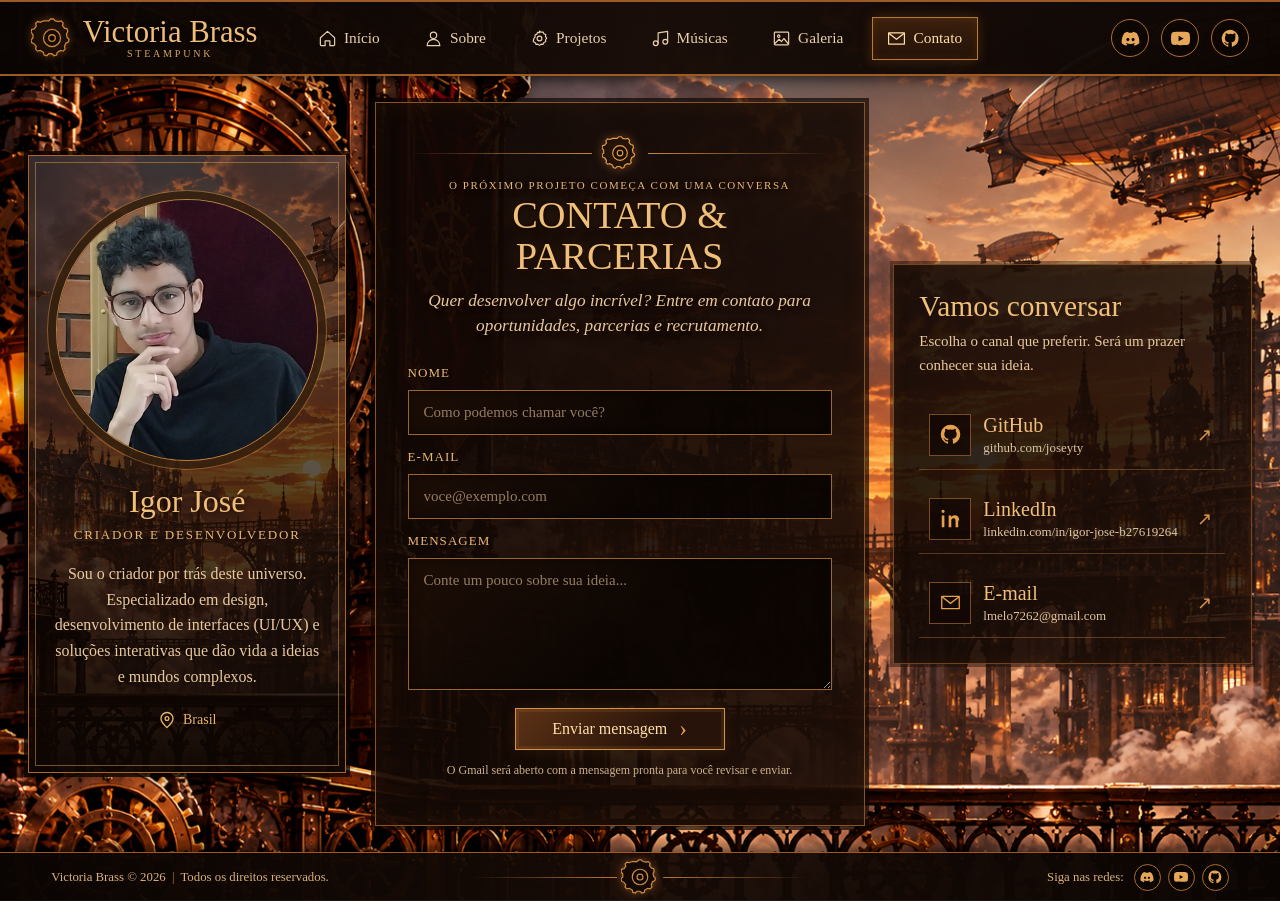
==== contato.html @ 53880a5b "javascript" ====
<!DOCTYPE html>
<html lang="pt-BR">
<head>
    <meta charset="UTF-8">
    <meta name="viewport" content="width=device-width, initial-scale=1.0">
    <meta name="theme-color" content="#100804">
    <meta name="description" content="Entre em contato com Igor José para conversar sobre parcerias, oportunidades e o universo Victoria Brass.">
    <link rel="icon" type="image/svg+xml" href="favicon.svg">
    <link rel="stylesheet" href="inicio.css">
    <link rel="stylesheet" href="contato.css">
    <title>Contato | Victoria Brass</title>
</head>
<body class="contact-page">
    <header id="inicio" class="site-header">
        <a class="brand" href="inicio.html#inicio" aria-label="Victoria Brass - início">
            <svg class="brand__mark" viewBox="0 0 64 64" aria-hidden="true">
                <path d="m27 6 3-3h4l3 3 5 1 4-1 3 3-1 4 3 4 4 1 1 4-2 4 1 5 3 3-1 4-4 2-2 5 1 4-3 3-4-1-5 3-1 4-4 1-3-3h-5l-3 3-4-1-1-4-5-3-4 1-3-3 1-4-3-4-4-2-1-4 3-3v-5l-3-4 1-4 4-1 3-4-1-4 3-3 4 1 5-2Z"/>
                <circle cx="32" cy="32" r="13"/>
                <circle cx="32" cy="32" r="5"/>
            </svg>
            <span class="brand__title">Victoria Brass</span>
            <span class="brand__subtitle">STEAMPUNK</span>
        </a>

        <nav class="main-nav" aria-label="Navegação principal">
            <a class="main-nav__link" href="inicio.html#inicio">
                <svg viewBox="0 0 24 24" aria-hidden="true"><path d="m3 11 9-8 9 8v9a1 1 0 0 1-1 1h-5v-6H9v6H4a1 1 0 0 1-1-1z"/></svg>
                <span>Início</span>
            </a>
            <a class="main-nav__link" href="sobre.html">
                <svg viewBox="0 0 24 24" aria-hidden="true"><circle cx="12" cy="8" r="4"/><path d="M4 21a8 8 0 0 1 16 0z"/></svg>
                <span>Sobre</span>
            </a>
            <a class="main-nav__link" href="projeto.html">
                <svg viewBox="0 0 24 24" aria-hidden="true"><path d="M12 2.5 14 4l2.5-.2 1 2.3 2.3 1-.2 2.5 1.5 2-1.5 2 .2 2.5-2.3 1-1 2.3-2.5-.2-2 1.5-2-1.5-2.5.2-1-2.3-2.3-1 .2-2.5L5 12l1.5-2-.2-2.5 2.3-1 1-2.3 2.4.3z"/><circle cx="12" cy="12" r="3"/></svg>
                <span>Projetos</span>
            </a>
            <a class="main-nav__link" href="musicas.html">
                <svg viewBox="0 0 24 24" aria-hidden="true"><path d="M9 18V5l12-2v13"/><circle cx="6" cy="18" r="3"/><circle cx="18" cy="16" r="3"/></svg>
                <span>Músicas</span>
            </a>
            <a class="main-nav__link" href="galeria.html">
                <svg viewBox="0 0 24 24" aria-hidden="true"><rect x="3" y="4" width="18" height="16" rx="1"/><circle cx="8.5" cy="9" r="1.5"/><path d="m4 18 5-5 3 3 3-4 5 6"/></svg>
                <span>Galeria</span>
            </a>
            <a class="main-nav__link is-active" href="contato.html" aria-current="page">
                <svg viewBox="0 0 24 24" aria-hidden="true"><path d="M2 5h20v14H2z"/><path d="m3 6 9 7 9-7"/></svg>
                <span>Contato</span>
            </a>
        </nav>

        <nav class="social-links" aria-label="Redes sociais">
            <a href="https://discord.com/" target="_blank" rel="noopener noreferrer" aria-label="Discord">
                <svg viewBox="0 0 24 24" aria-hidden="true"><path d="M19.7 5.1a19 19 0 0 0-4.7-1.5l-.6 1.2a17.5 17.5 0 0 0-4.8 0L9 3.6a19 19 0 0 0-4.7 1.5C1.3 9.5.5 13.8.9 18a19 19 0 0 0 5.8 3l1.2-2a12 12 0 0 1-1.9-.9l.5-.4a13.6 13.6 0 0 0 11 0l.5.4a12 12 0 0 1-1.9.9l1.2 2a19 19 0 0 0 5.8-3c.5-4.9-.8-9.2-3.4-12.9ZM8.7 15.4c-1.1 0-2-.9-2-2s.9-2 2-2 2 .9 2 2-.9 2-2 2Zm6.6 0c-1.1 0-2-.9-2-2s.9-2 2-2 2 .9 2 2-.9 2-2 2Z"/></svg>
            </a>
            <a href="https://www.youtube.com/" target="_blank" rel="noopener noreferrer" aria-label="YouTube">
                <svg viewBox="0 0 24 24" aria-hidden="true"><path d="M23.5 6.2a3 3 0 0 0-2.1-2.1C19.5 3.6 12 3.6 12 3.6s-7.5 0-9.4.5A3 3 0 0 0 .5 6.2 31 31 0 0 0 0 12a31 31 0 0 0 .5 5.8 3 3 0 0 0 2.1 2.1c1.9.5 9.4.5 9.4.5s7.5 0 9.4-.5a3 3 0 0 0 2.1-2.1A31 31 0 0 0 24 12a31 31 0 0 0-.5-5.8ZM9.6 15.6V8.4l6.3 3.6-6.3 3.6Z"/></svg>
            </a>
            <a href="https://github.com/joseyty" target="_blank" rel="noopener noreferrer" aria-label="GitHub">
                <svg viewBox="0 0 24 24" aria-hidden="true"><path d="M12 .9a11.1 11.1 0 0 0-3.51 21.63c.56.1.76-.24.76-.54v-2.1c-3.1.67-3.76-1.32-3.76-1.32-.5-1.28-1.23-1.62-1.23-1.62-1.01-.69.08-.68.08-.68 1.12.08 1.71 1.15 1.71 1.15 1 1.71 2.62 1.22 3.26.93.1-.72.39-1.22.71-1.5-2.48-.28-5.09-1.24-5.09-5.53 0-1.22.44-2.21 1.15-2.99-.12-.28-.5-1.42.11-2.95 0 0 .94-.3 3.05 1.14a10.6 10.6 0 0 1 5.55 0c2.11-1.44 3.04-1.14 3.04-1.14.61 1.53.23 2.67.11 2.95.72.78.11 1.77.11 2.99 0 4.3-2.61 5.25-5.1 5.52.4.35.76 1.03.76 2.08v3.07c0 .3.2.65.77.54A11.1 11.1 0 0 0 12 .9Z"/></svg>
            </a>
        </nav>
    </header>

    <main class="contact-main" aria-labelledby="contact-title">
        <section class="contact-profile" aria-label="Sobre o criador">
            <div class="contact-profile__portrait">
                <img src="img/foto criador.jpg" alt="Foto do criador do projeto, Igor José" decoding="async">
            </div>
            <h2>Igor José</h2>
            <p class="contact-profile__role">Criador e desenvolvedor</p>
            <p class="contact-profile__bio">Sou o criador por trás deste universo. Especializado em design, desenvolvimento de interfaces (UI/UX) e soluções interativas que dão vida a ideias e mundos complexos.</p>
            <span class="contact-profile__location">
                <svg viewBox="0 0 24 24" aria-hidden="true"><path d="M20 10c0 5-8 12-8 12S4 15 4 10a8 8 0 1 1 16 0Z"/><circle cx="12" cy="10" r="2.5"/></svg>
                Brasil
            </span>
        </section>

        <section class="contact-form-panel">
            <div class="contact-heading">
                <div class="contact-heading__ornament" aria-hidden="true"><span></span><svg viewBox="0 0 64 64"><path d="m27 6 3-3h4l3 3 5 1 4-1 3 3-1 4 3 4 4 1 1 4-2 4 1 5 3 3-1 4-4 2-2 5 1 4-3 3-4-1-5 3-1 4-4 1-3-3h-5l-3 3-4-1-1-4-5-3-4 1-3-3 1-4-3-4-4-2-1-4 3-3v-5l-3-4 1-4 4-1 3-4-1-4 3-3 4 1 5-2Z"/><circle cx="32" cy="32" r="13"/><circle cx="32" cy="32" r="5"/></svg><span></span></div>
                <p class="contact-eyebrow">O próximo projeto começa com uma conversa</p>
                <h1 id="contact-title">Contato &amp; parcerias</h1>
                <p class="contact-intro">Quer desenvolver algo incrível? Entre em contato para oportunidades, parcerias e recrutamento.</p>
            </div>
            <form class="contact-form" id="contact-form" action="mailto:lmelo7262@gmail.com" method="post" enctype="text/plain" aria-describedby="contact-form-status">
                <label for="contact-name">Nome</label>
                <input id="contact-name" name="name" type="text" autocomplete="name" placeholder="Como podemos chamar você?" required>

                <label for="contact-email">E-mail</label>
                <input id="contact-email" name="email" type="email" autocomplete="email" placeholder="voce@exemplo.com" required>

                <label for="contact-message">Mensagem</label>
                <textarea id="contact-message" name="message" rows="5" placeholder="Conte um pouco sobre sua ideia..." required></textarea>

                <button type="submit">Enviar mensagem <span aria-hidden="true">›</span></button>
                <p class="contact-form__status" id="contact-form-status" role="status" aria-live="polite">O Gmail será aberto com a mensagem pronta para você revisar e enviar.</p>
            </form>
        </section>

        <aside class="contact-details" aria-label="Canais de contato">
            <h2>Vamos conversar</h2>
            <p class="contact-details__intro">Escolha o canal que preferir. Será um prazer conhecer sua ideia.</p>
            <a class="contact-detail" href="https://github.com/joseyty" target="_blank" rel="noopener noreferrer">
                <span class="contact-detail__icon" aria-hidden="true"><svg viewBox="0 0 24 24"><path d="M12 .9a11.1 11.1 0 0 0-3.51 21.63c.56.1.76-.24.76-.54v-2.1c-3.1.67-3.76-1.32-3.76-1.32-.5-1.28-1.23-1.62-1.23-1.62-1.01-.69.08-.68.08-.68 1.12.08 1.71 1.15 1.71 1.15 1 1.71 2.62 1.22 3.26.93.1-.72.39-1.22.71-1.5-2.48-.28-5.09-1.24-5.09-5.53 0-1.22.44-2.21 1.15-2.99-.12-.28-.5-1.42.11-2.95 0 0 .94-.3 3.05 1.14a10.6 10.6 0 0 1 5.55 0c2.11-1.44 3.04-1.14 3.04-1.14.61 1.53.12 2.67.11 2.95.72.78 1.15 1.77 1.15 2.99 0 4.3-2.61 5.25-5.1 5.52.4.35.76 1.03.76 2.08v3.07c0 .3.2.65.77.54A11.1 11.1 0 0 0 12 .9Z"/></svg></span>
                <span><strong>GitHub</strong><small>github.com/joseyty</small></span>
                <span class="contact-detail__arrow" aria-hidden="true">↗</span>
            </a>
            <a class="contact-detail" href="https://www.linkedin.com/in/igor-jose-b27619264/" target="_blank" rel="noopener noreferrer">
                <span class="contact-detail__icon" aria-hidden="true"><svg viewBox="0 0 24 24"><path d="M5 8.5H2V22h3V8.5ZM3.5 2a1.8 1.8 0 1 0 0 3.6 1.8 1.8 0 0 0 0-3.6ZM22 14.2c0-4.1-2.2-6-5.2-6a4.5 4.5 0 0 0-4 2.2V8.5H9.9V22h3v-6.7c0-1.8.3-3.6 2.6-3.6s2.3 2.1 2.3 3.7V22h3v-7.8Z"/></svg></span>
                <span><strong>LinkedIn</strong><small>linkedin.com/in/igor-jose-b27619264</small></span>
                <span class="contact-detail__arrow" aria-hidden="true">↗</span>
            </a>
            <a class="contact-detail" href="mailto:lmelo7262@gmail.com">
                <span class="contact-detail__icon" aria-hidden="true"><svg viewBox="0 0 24 24"><path d="M2 5h20v14H2z"/><path d="m3 6 9 7 9-7"/></svg></span>
                <span><strong>E-mail</strong><small>lmelo7262@gmail.com</small></span>
                <span class="contact-detail__arrow" aria-hidden="true">↗</span>
            </a>
        </aside>
    </main>

    <footer class="site-footer">
        <p class="site-footer__copyright">Victoria Brass © 2026 <span aria-hidden="true">|</span> Todos os direitos reservados.</p>
        <div class="site-footer__ornament" aria-hidden="true"><span></span><svg viewBox="0 0 64 64"><path d="m27 6 3-3h4l3 3 5 1 4-1 3 3-1 4 3 4 4 1 1 4-2 4 1 5 3 3-1 4-4 2-2 5 1 4-3 3-4-1-5 3-1 4-4 1-3-3h-5l-3 3-4-1-1-4-5-3-4 1-3-3 1-4-3-4-4-2-1-4 3-3v-5l-3-4 1-4 4-1 3-4-1-4 3-3 4 1 5-2Z"/><circle cx="32" cy="32" r="13"/><circle cx="32" cy="32" r="5"/></svg><span></span></div>
        <div class="site-footer__social">
            <span class="site-footer__social-label">Siga nas redes:</span>
            <nav class="site-footer__links" aria-label="Redes sociais no rodapé">
                <a href="https://discord.com/" target="_blank" rel="noopener noreferrer" aria-label="Discord"><svg viewBox="0 0 24 24" aria-hidden="true"><path d="M19.7 5.1a19 19 0 0 0-4.7-1.5l-.6 1.2a17.5 17.5 0 0 0-4.8 0L9 3.6a19 19 0 0 0-4.7 1.5C1.3 9.5.5 13.8.9 18a19 19 0 0 0 5.8 3l1.2-2a12 12 0 0 1-1.9-.9l.5-.4a13.6 13.6 0 0 0 11 0l.5.4a12 12 0 0 1-1.9.9l1.2 2a19 19 0 0 0 5.8-3c.5-4.9-.8-9.2-3.4-12.9ZM8.7 15.4c-1.1 0-2-.9-2-2s.9-2 2-2 2 .9 2 2-.9 2-2 2Zm6.6 0c-1.1 0-2-.9-2-2s.9-2 2-2 2 .9 2 2-.9 2-2 2Z"/></svg></a>
                <a href="https://www.youtube.com/" target="_blank" rel="noopener noreferrer" aria-label="YouTube"><svg viewBox="0 0 24 24" aria-hidden="true"><path d="M23.5 6.2a3 3 0 0 0-2.1-2.1C19.5 3.6 12 3.6 12 3.6s-7.5 0-9.4.5A3 3 0 0 0 .5 6.2 31 31 0 0 0 0 12a31 31 0 0 0 .5 5.8 3 3 0 0 0 2.1 2.1c1.9.5 9.4.5 9.4.5s7.5 0 9.4-.5a3 3 0 0 0 2.1-2.1A31 31 0 0 0 24 12a31 31 0 0 0-.5-5.8ZM9.6 15.6V8.4l6.3 3.6-6.3 3.6Z"/></svg></a>
                <a href="https://github.com/joseyty" target="_blank" rel="noopener noreferrer" aria-label="GitHub"><svg viewBox="0 0 24 24" aria-hidden="true"><path d="M12 .9a11.1 11.1 0 0 0-3.51 21.63c.56.1.76-.24.76-.54v-2.1c-3.1.67-3.76-1.32-3.76-1.32-.5-1.28-1.23-1.62-1.23-1.62-1.01-.69.08-.68.08-.68 1.12.08 1.71 1.15 1.71 1.15 1 1.71 2.62 1.22 3.26.93.1-.72.39-1.22.71-1.5-2.48-.28-5.09-1.24-5.09-5.53 0-1.22.44-2.21 1.15-2.99-.12-.28-.5-1.42.11-2.95 0 0 .94-.3 3.05 1.14a10.6 10.6 0 0 1 5.55 0c2.11-1.44 3.04-1.14 3.04-1.14.61 1.53.11 2.67.11 2.95.72.78.76 1.77.76 2.99 0 4.3-2.61 5.25-5.1 5.52.4.35.76 1.03.76 2.08v3.07c0 .3.2.65.77.54A11.1 11.1 0 0 0 12 .9Z"/></svg></a>
            </nav>
        </div>
    </footer>
    <script src="contato.js" defer></script>
</body>
</html>
---- inicio.css ----
@view-transition{
    navigation: auto;
}

::view-transition-old(root){
    animation: site-page-out 160ms ease-in both;
}

::view-transition-new(root){
    animation: site-page-in 240ms ease-out both;
}

@keyframes site-page-out{
    to{
        opacity: 0;
        transform: translateY(-6px);
    }
}

@keyframes site-page-in{
    from{
        opacity: 0;
        transform: translateY(8px);
    }
    to{
        opacity: 1;
        transform: translateY(0);
    }
}

@media (prefers-reduced-motion: reduce){
    ::view-transition-old(root),
    ::view-transition-new(root){
        animation: none;
    }
}

html{
    scrollbar-width: none;
}

html::-webkit-scrollbar{
    display: none;
}

body{
    margin: 0;
    min-height: 100vh;
    background-image: url("img/backgroundpunk.png");
    background-repeat: no-repeat;
    background-size: cover;
    background-attachment: fixed;
    overflow-x: hidden;
}

header{
    position: relative;
    z-index: 3;
    display: grid;
    grid-template-columns: minmax(205px, 1fr) auto minmax(145px, 1fr);
    align-items: center;
    box-sizing: border-box;
    height: 76px;
    min-height: 76px;
    padding: 7px clamp(16px, 2.4vw, 36px);
    border-top: 2px solid #9c5b25;
    border-bottom: 2px solid #9c5b25;
    background:
        linear-gradient(90deg, rgba(10, 5, 3, 0.97), rgba(22, 11, 6, 0.96) 50%, rgba(10, 5, 3, 0.97));
    box-shadow: 0 3px 14px rgba(0, 0, 0, 0.7);
}

.brand{
    display: grid;
    grid-template-columns: 42px auto;
    grid-template-rows: auto auto;
    align-items: center;
    justify-self: start;
    column-gap: 10px;
    color: #eab46e;
    text-decoration: none;
}

.brand__mark{
    grid-row: 1 / 3;
    width: 42px;
    height: 42px;
    fill: rgba(17, 8, 4, 0.75);
    stroke: #c98239;
    stroke-width: 2;
    filter: drop-shadow(0 0 4px rgba(207, 123, 48, 0.45));
}

.brand__title{
    align-self: end;
    color: #efbd79;
    font-family: Georgia, "Times New Roman", serif;
    font-size: clamp(22px, 2.4vw, 32px);
    line-height: 1;
    text-shadow: 0 1px 5px #000;
}

.brand__subtitle{
    align-self: start;
    justify-self: center;
    color: #d7a665;
    font-family: Georgia, "Times New Roman", serif;
    font-size: 10px;
    letter-spacing: 0.28em;
}

.main-nav{
    display: flex;
    align-items: center;
    justify-content: center;
    gap: clamp(4px, 1vw, 16px);
}

.main-nav__link{
    display: inline-flex;
    align-items: center;
    gap: 7px;
    padding: 11px clamp(8px, 1.15vw, 16px);
    color: #e7d0ac;
    border: 1px solid transparent;
    font-family: Georgia, "Times New Roman", serif;
    font-size: clamp(14px, 1.2vw, 18px);
    text-decoration: none;
    white-space: nowrap;
    transition: color 0.2s ease, border-color 0.2s ease, background 0.2s ease, box-shadow 0.2s ease;
}

.main-nav__link svg{
    width: 19px;
    height: 19px;
    flex: 0 0 auto;
    fill: none;
    stroke: currentColor;
    stroke-linecap: round;
    stroke-linejoin: round;
    stroke-width: 1.5;
}

.main-nav__link:hover,
.main-nav__link:focus-visible,
.main-nav__link.is-active{
    color: #ffe0aa;
    border-color: #b87936;
    background: linear-gradient(180deg, rgba(133, 71, 25, 0.34), rgba(59, 28, 12, 0.4));
    box-shadow: 0 0 12px rgba(208, 125, 45, 0.25), inset 0 0 10px rgba(208, 125, 45, 0.12);
}

.social-links{
    display: flex;
    align-items: center;
    justify-self: end;
    gap: 12px;
}

.social-links a{
    display: grid;
    width: 36px;
    height: 36px;
    place-items: center;
    color: #e6a759;
    border: 1px solid #ad6d30;
    border-radius: 50%;
    background: rgba(10, 5, 3, 0.55);
    transition: color 0.2s ease, transform 0.2s ease, box-shadow 0.2s ease;
}

.social-links a:hover{
    color: #ffe0aa;
    box-shadow: 0 0 10px rgba(225, 146, 59, 0.5);
    transform: translateY(-2px);
}

.social-links svg{
    width: 19px;
    height: 19px;
    fill: currentColor;
}

.vic{
    position: fixed;
    z-index: 0;
    left: 0;
    bottom: 0;
    width: min(60vw, 780px);
    height: calc(100vh - 76px);
    overflow: hidden;
    pointer-events: none;
}

.Victoria{
    position: absolute;
    left: 0;
    top: 0;
    width: auto;
    height: 145%;
    max-width: none;
    object-fit: contain;
    object-position: bottom left;
    mix-blend-mode: screen;
}

.hero-copy{
    position: fixed;
    z-index: 1;
    top: clamp(125px, 17vh, 175px);
    right: clamp(32px, 6vw, 90px);
    display: flex;
    width: min(44vw, 570px);
    flex-direction: column;
    align-items: center;
    color: #f3d09d;
    text-align: center;
    text-shadow: 0 2px 6px #160903;
}

.hero-copy__ornament{
    display: flex;
    width: 80%;
    align-items: center;
    justify-content: center;
    gap: 8px;
    margin-bottom: -2px;
    color: #e6a14e;
}

.hero-copy__ornament span{
    height: 1px;
    flex: 1;
    background: linear-gradient(90deg, transparent, #ce863d);
}

.hero-copy__ornament span:last-child{
    transform: scaleX(-1);
}

.hero-copy__ornament svg{
    width: clamp(42px, 5vw, 68px);
    height: clamp(42px, 5vw, 68px);
    fill: rgba(26, 12, 6, 0.8);
    stroke: currentColor;
    stroke-width: 2;
    filter: drop-shadow(0 0 5px rgba(223, 145, 63, 0.6));
}

.hero-copy h1{
    margin: -4px 0 0;
    color: #f0bf7a;
    font-family: Georgia, "Times New Roman", serif;
    font-size: clamp(48px, 6vw, 82px);
    font-weight: 400;
    letter-spacing: -0.045em;
    line-height: 0.98;
    text-shadow: 0 3px 4px #160903, 0 0 18px rgba(231, 154, 68, 0.25);
}

.hero-copy__subtitle{
    margin: 4px 0 12px;
    color: #e5b878;
    font-family: Georgia, "Times New Roman", serif;
    font-size: clamp(13px, 1.5vw, 19px);
    letter-spacing: 0.42em;
    text-indent: 0.42em;
}

.hero-copy__tagline{
    margin: 0 0 18px;
    color: #f4d4a2;
    font-family: Georgia, "Times New Roman", serif;
    font-size: clamp(17px, 2vw, 27px);
    font-style: italic;
    line-height: 1.25;
}

.hero-copy__welcome{
    width: min(100%, 430px);
    box-sizing: border-box;
    padding: 14px 18px;
    border: 1px solid #bd7834;
    background: linear-gradient(110deg, rgba(20, 10, 5, 0.94), rgba(31, 16, 8, 0.9));
    box-shadow: 0 0 0 4px rgba(11, 6, 3, 0.72), inset 0 0 16px rgba(192, 116, 46, 0.1);
    font-family: Georgia, "Times New Roman", serif;
    font-size: clamp(14px, 1.3vw, 17px);
    line-height: 1.45;
}

.hero-copy__welcome p{
    margin: 0;
}

.hero-copy__button{
    display: inline-flex;
    min-width: 190px;
    align-items: center;
    justify-content: center;
    gap: 10px;
    box-sizing: border-box;
    margin-top: 20px;
    padding: 10px 24px;
    color: #ffe0ad;
    border: 1px solid #d18a3d;
    background: linear-gradient(180deg, rgba(44, 21, 8, 0.98), rgba(18, 8, 3, 0.98));
    box-shadow: 0 0 0 4px rgba(11, 6, 3, 0.74), 0 0 14px rgba(207, 123, 48, 0.28);
    font-family: Georgia, "Times New Roman", serif;
    font-size: 17px;
    text-decoration: none;
    transition: color 0.2s ease, border-color 0.2s ease, box-shadow 0.2s ease, transform 0.2s ease;
}

.hero-copy__button span{
    color: #e7a24e;
    font-size: 24px;
    line-height: 14px;
}

.hero-copy__button:hover,
.hero-copy__button:focus-visible{
    color: #fff3da;
    border-color: #f0b565;
    box-shadow: 0 0 0 4px rgba(11, 6, 3, 0.74), 0 0 20px rgba(231, 154, 68, 0.55);
    transform: translateY(-2px);
}

.hero-copy__button:focus-visible{
    outline: 2px solid #f0b565;
    outline-offset: 6px;
}

.feature-cards{
    position: fixed;
    z-index: 2;
    right: clamp(20px, 4vw, 56px);
    bottom: 72px;
    left: clamp(20px, 4vw, 56px);
    display: grid;
    grid-template-columns: repeat(3, minmax(0, 1fr));
    gap: 18px;
}

.site-footer{
    position: fixed;
    z-index: 3;
    right: 0;
    bottom: 0;
    left: 0;
    display: grid;
    grid-template-columns: minmax(0, 1fr) minmax(150px, 0.8fr) minmax(0, 1fr);
    align-items: center;
    box-sizing: border-box;
    min-height: 48px;
    padding: 5px clamp(16px, 4vw, 56px);
    color: #d7b17b;
    border-top: 1px solid #9c5b25;
    background: linear-gradient(90deg, rgba(10, 5, 3, 0.97), rgba(22, 11, 6, 0.94) 50%, rgba(10, 5, 3, 0.97));
    box-shadow: 0 -3px 14px rgba(0, 0, 0, 0.65);
    font-family: Georgia, "Times New Roman", serif;
}

.site-footer__copyright{
    margin: 0;
    font-size: clamp(10px, 1vw, 13px);
    white-space: nowrap;
}

.site-footer__copyright span{
    padding: 0 3px;
    color: #a8733c;
}

.site-footer__ornament{
    display: flex;
    align-items: center;
    justify-content: center;
    color: #d08b41;
}

.site-footer__ornament span{
    height: 1px;
    flex: 1;
    background: linear-gradient(90deg, transparent, #b97835);
}

.site-footer__ornament span:last-child{
    transform: scaleX(-1);
}

.site-footer__ornament svg{
    width: 38px;
    height: 38px;
    flex: 0 0 auto;
    margin: 0 4px;
    fill: rgba(17, 8, 4, 0.95);
    stroke: currentColor;
    stroke-width: 2;
    filter: drop-shadow(0 0 4px rgba(207, 123, 48, 0.5));
}

.site-footer__social{
    display: flex;
    align-items: center;
    justify-self: end;
    gap: 10px;
}

.site-footer__social-label{
    font-size: clamp(10px, 1vw, 13px);
    white-space: nowrap;
}

.site-footer__links{
    display: flex;
    align-items: center;
    gap: 7px;
}

.site-footer__links a{
    display: grid;
    width: 25px;
    height: 25px;
    place-items: center;
    color: #e6a759;
    border: 1px solid #ad6d30;
    border-radius: 50%;
    background: rgba(10, 5, 3, 0.7);
    transition: color 0.2s ease, box-shadow 0.2s ease, transform 0.2s ease;
}

.site-footer__links a:hover{
    color: #ffe0aa;
    box-shadow: 0 0 9px rgba(225, 146, 59, 0.5);
    transform: translateY(-2px);
}

.site-footer__links svg{
    width: 14px;
    height: 14px;
    fill: currentColor;
}

.site-footer__links a:focus-visible{
    outline: 2px solid #f0b565;
    outline-offset: 3px;
}

.feature-card{
    position: relative;
    display: flex;
    min-width: 0;
    min-height: 150px;
    overflow: visible;
    color: #f2d5a5;
    border: 1px solid #b8732c;
    background: linear-gradient(110deg, rgba(17, 9, 6, 0.96), rgba(24, 13, 8, 0.9));
    box-shadow: 0 0 0 3px rgba(9, 5, 3, 0.8), 0 0 16px rgba(0, 0, 0, 0.55);
    transition: border-color 0.2s ease, transform 0.2s ease;
}

.feature-card::before{
    position: absolute;
    z-index: 1;
    inset: 4px;
    border: 1px solid rgba(203, 140, 66, 0.48);
    content: "";
    pointer-events: none;
}

.feature-card:hover{
    border-color: #e2a04e;
    transform: translateY(-3px);
}

.feature-card__art{
    position: relative;
    display: grid;
    flex: 0 0 36%;
    min-height: 148px;
    place-items: center;
    overflow: hidden;
    color: #e4a04a;
    background-image: linear-gradient(rgba(18, 9, 4, 0.28), rgba(18, 9, 4, 0.58)), url("img/backgroundpunk.png");
    background-size: cover;
}

.feature-card__art--about{
    background-position: 8% center;
}

.feature-card__art--projects{
    background-position: 50% center;
}

.feature-card__art--contact{
    background-position: 92% center;
}

.feature-card__art svg{
    width: 54px;
    height: 54px;
    fill: rgba(15, 8, 5, 0.6);
    stroke: currentColor;
    stroke-linecap: round;
    stroke-linejoin: round;
    stroke-width: 2;
    filter: drop-shadow(0 2px 3px #160a03);
}

.feature-card__body{
    display: flex;
    flex: 1;
    flex-direction: column;
    align-items: flex-start;
    min-width: 0;
    padding: 14px 14px 12px;
}

.feature-card h2{
    margin: 0 0 8px;
    color: #f0b565;
    font-family: Georgia, "Times New Roman", serif;
    font-size: clamp(18px, 1.65vw, 24px);
    font-weight: 400;
}

.feature-card__body > p{
    margin: 0 0 10px;
    color: #e8d5bc;
    font-family: Georgia, "Times New Roman", serif;
    font-size: clamp(12px, 1.05vw, 15px);
    line-height: 1.4;
}

.feature-card__details{
    margin-top: auto;
}

.feature-card__contact-link{
    display: inline-flex;
    align-items: center;
    gap: 8px;
    margin-top: auto;
    padding: 5px 10px;
    color: #f4d5a5;
    border: 1px solid #b8732c;
    background: rgba(18, 9, 5, 0.86);
    font-family: Georgia, "Times New Roman", serif;
    font-size: 13px;
    text-decoration: none;
}

.feature-card__contact-link span{
    color: #e7a24e;
    font-size: 20px;
    line-height: 12px;
}

.feature-card__contact-link:hover,
.feature-card__contact-link:focus-visible{
    color: #fff0d6;
    border-color: #e2a04e;
}

.feature-card__details summary{
    display: inline-flex;
    align-items: center;
    gap: 8px;
    padding: 5px 10px;
    color: #f4d5a5;
    border: 1px solid #b8732c;
    background: rgba(18, 9, 5, 0.86);
    cursor: pointer;
    font-family: Georgia, "Times New Roman", serif;
    font-size: 13px;
    list-style: none;
}

.feature-card__details summary::-webkit-details-marker{
    display: none;
}

.feature-card__details summary span{
    color: #e7a24e;
    font-size: 20px;
    line-height: 12px;
    transition: transform 0.2s ease;
}

.feature-card__details[open] summary span{
    transform: rotate(90deg);
}

.feature-card__details summary:hover,
.feature-card__details summary:focus-visible{
    color: #fff0d6;
    border-color: #e2a04e;
}

.feature-card__details summary:focus-visible,
.social-links a:focus-visible,
.brand:focus-visible{
    outline: 2px solid #f0b565;
    outline-offset: 4px;
}

.feature-card__extra{
    position: absolute;
    right: 8px;
    bottom: calc(100% + 10px);
    left: 8px;
    z-index: 2;
    margin: 0;
    padding: 14px;
    color: #f2d5a5;
    border: 1px solid #b8732c;
    background: rgba(17, 9, 6, 0.97);
    box-shadow: 0 4px 14px rgba(0, 0, 0, 0.65);
    font-family: Georgia, "Times New Roman", serif;
    font-size: 14px;
    line-height: 1.5;
}

@media (max-width: 900px){
    header{
        grid-template-areas:
            "brand socials"
            "nav nav";
        grid-template-columns: minmax(0, 1fr) auto;
        gap: 4px 12px;
        height: auto;
        min-height: 106px;
        padding: 6px clamp(16px, 2.4vw, 36px) 8px;
    }

    .brand{
        grid-area: brand;
    }

    .main-nav{
        grid-area: nav;
        justify-self: center;
    }

    .social-links{
        grid-area: socials;
    }

    .vic{
        height: calc(100vh - 106px);
    }

    .hero-copy{
        top: 135px;
        right: 4vw;
        width: min(48vw, 500px);
    }

    .hero-copy h1{
        font-size: clamp(42px, 5.2vw, 62px);
    }
}

@media (max-width: 600px){
    header{
        grid-template-areas:
            "brand socials"
            "nav nav";
        grid-template-columns: minmax(0, 1fr) auto;
        gap: 8px 10px;
        padding: 8px 12px 10px;
    }

    .brand{
        grid-area: brand;
        grid-template-columns: 32px auto;
        column-gap: 7px;
    }

    .brand__mark{
        width: 32px;
        height: 32px;
    }

    .brand__title{
        font-size: 22px;
    }

    .brand__subtitle{
        font-size: 8px;
    }

    .main-nav{
        grid-area: nav;
        flex-wrap: wrap;
        justify-content: center;
        justify-self: stretch;
        min-width: 0;
        overflow: visible;
        gap: 2px;
    }

    .main-nav__link{
        gap: 5px;
        padding: 8px 9px;
        font-size: 13px;
    }

    .main-nav__link svg{
        width: 16px;
        height: 16px;
    }

    .social-links{
        grid-area: socials;
        gap: 7px;
    }

    .social-links a{
        width: 30px;
        height: 30px;
    }

    .social-links svg{
        width: 16px;
        height: 16px;
    }

    .vic{
        width: min(100vw, 520px);
    }

    .Victoria{
        top: auto;
        bottom: 0;
        width: 100%;
        height: auto;
    }

    .hero-copy{
        position: relative;
        top: auto;
        right: auto;
        width: min(62%, 340px);
        margin: 28px 16px 0 auto;
        padding: 12px 10px;
        border: 1px solid rgba(177, 108, 48, 0.72);
        background: linear-gradient(115deg, rgba(16, 8, 5, 0.8), rgba(18, 9, 5, 0.68));
        box-shadow: 0 0 0 3px rgba(9, 5, 3, 0.58);
    }

    .hero-copy__ornament{
        width: 95%;
    }

    .hero-copy__ornament svg{
        width: 38px;
        height: 38px;
    }

    .hero-copy h1{
        margin-top: -3px;
        font-size: clamp(30px, 8.8vw, 43px);
    }

    .hero-copy__subtitle{
        margin: 4px 0 8px;
        font-size: 11px;
        letter-spacing: 0.3em;
    }

    .hero-copy__tagline{
        margin-bottom: 12px;
        font-size: clamp(14px, 4vw, 18px);
    }

    .hero-copy__welcome{
        padding: 10px 8px;
        font-size: 12px;
    }

    .hero-copy__button{
        min-width: 0;
        margin-top: 14px;
        padding: 8px 14px;
        font-size: 14px;
    }

    .feature-cards{
        position: relative;
        right: auto;
        bottom: auto;
        left: auto;
        grid-template-columns: minmax(0, 1fr);
        gap: 16px;
        margin: 32px 16px 24px;
    }

    .site-footer{
        position: relative;
        right: auto;
        bottom: auto;
        left: auto;
        grid-template-columns: minmax(0, 1fr);
        justify-items: center;
        gap: 8px;
        min-height: 46px;
        padding: 12px 10px;
        text-align: center;
    }

    .site-footer__copyright{
        white-space: normal;
    }

    .site-footer__ornament{
        display: none;
    }

    .site-footer__social{
        justify-self: center;
        gap: 6px;
    }

    .site-footer__links{
        gap: 4px;
    }

    .site-footer__links a{
        width: 23px;
        height: 23px;
    }

    .feature-card{
        min-height: 142px;
    }

    .feature-card__art{
        min-height: 140px;
    }

    .feature-card h2{
        font-size: 21px;
    }

    .feature-card__body > p{
        font-size: 14px;
    }

    .feature-card__extra{
        position: static;
        margin-top: 8px;
    }

}

@media (max-width: 360px){
    .brand__title{
        font-size: 18px;
    }

    .brand__subtitle{
        font-size: 7px;
    }

    .hero-copy{
        width: min(66%, 300px);
        margin-right: 10px;
        margin-left: auto;
    }
}
---- contato.css ----
body.contact-page{
    display: flex;
    min-height: 100vh;
    flex-direction: column;
}

.contact-main{
    display: grid;
    width: min(1540px, calc(100% - 56px));
    flex: 1;
    grid-template-columns: minmax(230px, 0.78fr) minmax(390px, 1.2fr) minmax(260px, 0.88fr);
    align-items: center;
    gap: clamp(18px, 2.2vw, 34px);
    box-sizing: border-box;
    margin: 0 auto;
    padding: 26px 0;
    animation: site-page-in 380ms ease-out both;
}

.contact-profile,
.contact-form-panel,
.contact-details{
    min-width: 0;
}

.contact-profile{
    position: relative;
    display: flex;
    min-height: 560px;
    flex-direction: column;
    align-items: center;
    justify-content: center;
    overflow: hidden;
    padding: 28px 22px;
    border: 1px solid #a9652a;
    background:
        linear-gradient(180deg, rgba(16, 8, 4, 0.38), rgba(13, 6, 3, 0.96)),
        url("img/backgroundpunk.png") center / cover;
    box-shadow: 0 0 0 4px rgba(9, 5, 3, 0.76), 0 0 22px rgba(0, 0, 0, 0.56);
    color: #e8c99e;
    text-align: center;
}

.contact-profile::before{
    position: absolute;
    inset: 6px;
    border: 1px solid rgba(220, 153, 77, 0.5);
    content: "";
    pointer-events: none;
}

.contact-profile__portrait{
    position: relative;
    width: min(100%, 260px);
    aspect-ratio: 1;
    margin-bottom: 22px;
    overflow: hidden;
    border: 1px solid rgba(215, 148, 69, 0.8);
    border-radius: 50%;
    box-shadow: 0 0 0 8px rgba(21, 10, 5, 0.72), 0 0 0 9px rgba(201, 132, 59, 0.52), 0 0 28px rgba(221, 143, 59, 0.2);
}

.contact-profile__portrait img{
    display: block;
    width: 100%;
    height: 100%;
    object-fit: cover;
    object-position: center 28%;
}

.contact-profile h2{
    margin: 0;
    color: #f0bf7a;
    font: 400 clamp(26px, 2.5vw, 36px) Georgia, "Times New Roman", serif;
    text-shadow: 0 2px 6px #160903;
}

.contact-profile__role{
    margin: 7px 0 18px;
    color: #e5b878;
    font: 13px Georgia, "Times New Roman", serif;
    letter-spacing: 0.14em;
    text-transform: uppercase;
}

.contact-profile__bio{
    max-width: 34ch;
    margin: 0;
    font: 16px/1.6 Georgia, "Times New Roman", serif;
}

.contact-profile__location{
    display: inline-flex;
    align-items: center;
    gap: 7px;
    margin-top: 22px;
    color: #e9b468;
    font: 14px Georgia, "Times New Roman", serif;
}

.contact-profile__location svg{
    width: 18px;
    height: 18px;
    fill: none;
    stroke: currentColor;
    stroke-linecap: round;
    stroke-linejoin: round;
    stroke-width: 1.8;
}

.contact-form-panel{
    padding: clamp(20px, 2.5vw, 38px);
    border: 1px solid rgba(169, 101, 42, 0.8);
    background: linear-gradient(110deg, rgba(15, 7, 4, 0.94), rgba(25, 12, 6, 0.9));
    box-shadow: 0 0 0 4px rgba(11, 6, 3, 0.68), inset 0 0 24px rgba(192, 116, 46, 0.08);
}

.contact-heading{
    color: #f3d09d;
    text-align: center;
    text-shadow: 0 2px 6px #160903;
}

.contact-heading__ornament{
    display: flex;
    align-items: center;
    justify-content: center;
    gap: 10px;
    color: #e6a14e;
}

.contact-heading__ornament span{
    height: 1px;
    flex: 1;
    background: linear-gradient(90deg, transparent, #ce863d);
}

.contact-heading__ornament span:last-child{
    transform: scaleX(-1);
}

.contact-heading__ornament svg{
    width: 36px;
    height: 36px;
    flex: 0 0 auto;
    fill: rgba(26, 12, 6, 0.8);
    stroke: currentColor;
    stroke-width: 2;
    filter: drop-shadow(0 0 5px rgba(223, 145, 63, 0.45));
}

.contact-eyebrow{
    margin: 8px 0 4px;
    color: #e5b878;
    font: 11px Georgia, "Times New Roman", serif;
    letter-spacing: 0.14em;
    text-transform: uppercase;
}

.contact-heading h1{
    margin: 0;
    color: #f0bf7a;
    font: 400 clamp(30px, 3vw, 46px)/1.08 Georgia, "Times New Roman", serif;
    text-transform: uppercase;
    text-shadow: 0 3px 4px #160903, 0 0 18px rgba(231, 154, 68, 0.22);
}

.contact-intro{
    margin: 10px 0 22px;
    color: #e8c99e;
    font: italic clamp(15px, 1.35vw, 18px)/1.45 Georgia, "Times New Roman", serif;
}

.contact-form{
    display: flex;
    flex-direction: column;
    gap: 9px;
}

.contact-form label{
    margin-top: 5px;
    color: #e7b874;
    font: 13px Georgia, "Times New Roman", serif;
    letter-spacing: 0.08em;
    text-transform: uppercase;
}

.contact-form input,
.contact-form textarea{
    width: 100%;
    box-sizing: border-box;
    padding: 13px 15px;
    border: 1px solid rgba(201, 132, 59, 0.75);
    border-radius: 0;
    color: #f2dfc4;
    background:
        linear-gradient(135deg, rgba(67, 33, 14, 0.3), transparent 55%),
        rgba(10, 5, 3, 0.9);
    box-shadow: inset 0 0 12px rgba(0, 0, 0, 0.48);
    font: 15px Georgia, "Times New Roman", serif;
}

.contact-form input::placeholder,
.contact-form textarea::placeholder{
    color: rgba(224, 193, 157, 0.62);
}

.contact-form textarea{
    min-height: 132px;
    resize: vertical;
}

.contact-form input:focus,
.contact-form textarea:focus{
    outline: 2px solid rgba(230, 161, 78, 0.72);
    outline-offset: 2px;
}

.contact-form button{
    align-self: center;
    display: inline-flex;
    min-width: 210px;
    align-items: center;
    justify-content: center;
    gap: 12px;
    margin-top: 9px;
    padding: 11px 22px;
    border: 1px solid #d39245;
    color: #ffdfa9;
    background: linear-gradient(135deg, #5d3216, #271309 70%);
    box-shadow: inset 0 0 0 3px rgba(211, 146, 69, 0.12), 0 0 13px rgba(211, 146, 69, 0.13);
    cursor: pointer;
    font: 16px Georgia, "Times New Roman", serif;
    transition: border-color 0.18s ease, box-shadow 0.18s ease, transform 0.18s ease;
}

.contact-form button span{
    color: #e7a24e;
    font-size: 23px;
    line-height: 14px;
}

.contact-form button:hover{
    transform: translateY(-1px);
    border-color: #f0bf7a;
    box-shadow: inset 0 0 0 3px rgba(211, 146, 69, 0.18), 0 0 18px rgba(211, 146, 69, 0.25);
}

.contact-form button:focus-visible,
.contact-detail:focus-visible{
    outline: 2px solid #f0bf7a;
    outline-offset: 4px;
}

.contact-form__status{
    min-height: 2.6em;
    margin: 3px 0 0;
    color: #cbb18e;
    font: 12px/1.4 Georgia, "Times New Roman", serif;
    text-align: center;
}

.contact-details{
    padding: clamp(18px, 2vw, 28px);
    border: 1px solid rgba(169, 101, 42, 0.62);
    background: linear-gradient(110deg, rgba(15, 7, 4, 0.9), rgba(25, 12, 6, 0.82));
    box-shadow: inset 0 0 18px rgba(192, 116, 46, 0.08), 0 0 0 3px rgba(11, 6, 3, 0.4);
    color: #e8c99e;
}

.contact-details h2{
    margin: 0 0 7px;
    color: #f0bf7a;
    font: 400 clamp(25px, 2.3vw, 34px) Georgia, "Times New Roman", serif;
}

.contact-details__intro{
    margin: 0 0 24px;
    font: 15px/1.55 Georgia, "Times New Roman", serif;
}

.contact-detail{
    display: grid;
    grid-template-columns: 42px minmax(0, 1fr) 18px;
    align-items: center;
    gap: 12px;
    margin-top: 15px;
    padding: 13px 10px;
    border-bottom: 1px solid rgba(201, 132, 59, 0.38);
    color: inherit;
    text-decoration: none;
    transition: background-color 0.18s ease, border-color 0.18s ease;
}

.contact-detail:hover{
    border-color: rgba(230, 161, 78, 0.9);
    background: rgba(41, 20, 9, 0.55);
}

.contact-detail__icon{
    display: grid;
    width: 40px;
    height: 40px;
    place-items: center;
    color: #e6a14e;
    border: 1px solid rgba(201, 132, 59, 0.55);
    background: rgba(18, 8, 4, 0.82);
}

.contact-detail__icon svg{
    width: 21px;
    height: 21px;
    fill: currentColor;
}

.contact-detail:nth-of-type(3) .contact-detail__icon svg{
    fill: none;
    stroke: currentColor;
    stroke-linecap: round;
    stroke-linejoin: round;
    stroke-width: 1.5;
}

.contact-detail strong,
.contact-detail small{
    display: block;
    overflow-wrap: anywhere;
}

.contact-detail strong{
    color: #f0bf7a;
    font: 20px Georgia, "Times New Roman", serif;
}

.contact-detail small{
    margin-top: 3px;
    color: #dfc5a2;
    font: 13px Georgia, "Times New Roman", serif;
}

.contact-detail__arrow{
    color: #d8964b;
    font-size: 18px;
}

.contact-page .site-footer{
    position: relative;
    right: auto;
    bottom: auto;
    left: auto;
}

@media (max-width: 1080px){
    .contact-main{
        grid-template-columns: minmax(220px, 0.8fr) minmax(340px, 1.2fr);
        width: min(900px, calc(100% - 40px));
    }

    .contact-profile{
        min-height: 520px;
    }

    .contact-details{
        display: grid;
        grid-column: 1 / -1;
        grid-template-columns: repeat(3, minmax(0, 1fr));
        align-items: start;
        gap: 10px 18px;
    }

    .contact-details h2,
    .contact-details__intro{
        grid-column: 1 / -1;
        margin-bottom: 0;
    }

    .contact-detail{
        grid-template-columns: 36px minmax(0, 1fr);
        gap: 9px;
        margin-top: 4px;
        padding: 10px 4px;
    }

    .contact-detail__icon{
        width: 34px;
        height: 34px;
    }

    .contact-detail__arrow{
        display: none;
    }
}

@media (max-width: 680px){
    .contact-main{
        width: min(540px, calc(100% - 30px));
        grid-template-columns: minmax(0, 1fr);
        gap: 24px;
        padding: 22px 0;
    }

    .contact-profile{
        min-height: 0;
        padding: 28px 22px;
    }

    .contact-profile__portrait{
        width: min(58vw, 220px);
        margin-bottom: 19px;
    }

    .contact-profile__bio{
        font-size: 15px;
    }

    .contact-form-panel{
        padding: 22px 18px;
    }

    .contact-heading h1{
        font-size: clamp(27px, 8vw, 40px);
    }

    .contact-details{
        display: block;
        padding: 20px 16px;
    }

    .contact-details h2{
        font-size: 28px;
    }

    .contact-detail{
        grid-template-columns: 42px minmax(0, 1fr) 18px;
        gap: 12px;
        margin-top: 10px;
        padding: 12px 8px;
    }

    .contact-detail__icon{
        width: 40px;
        height: 40px;
    }

    .contact-detail__arrow{
        display: inline;
    }
}

@media (prefers-reduced-motion: reduce){
    .contact-main,
    .contact-form button,
    .contact-detail{
        animation: none;
        transition: none;
    }
}
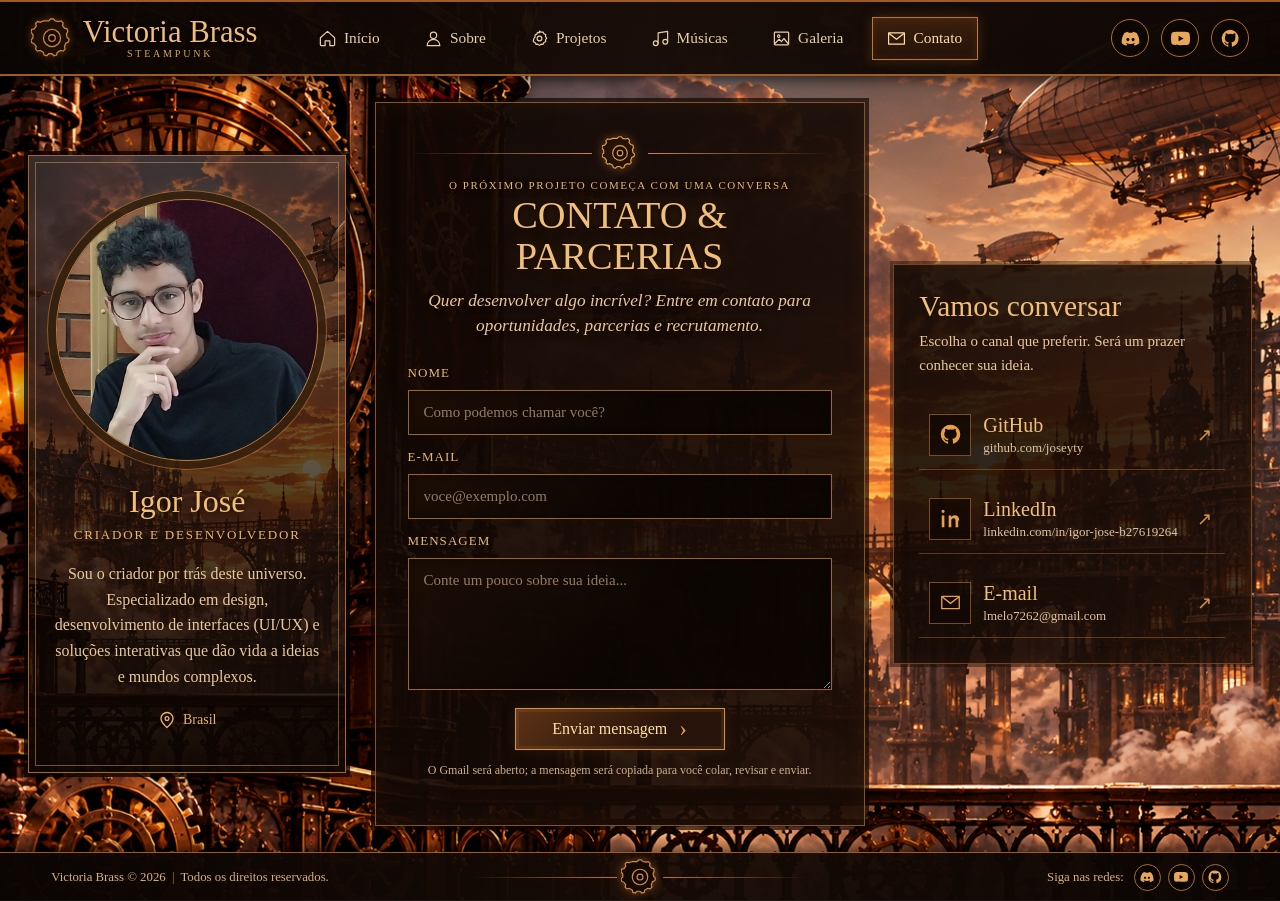
==== commit 625402d0: "publicado" ====
--- a/contato.html
+++ b/contato.html
@@ -83,7 +83,7 @@
                 <h1 id="contact-title">Contato &amp; parcerias</h1>
                 <p class="contact-intro">Quer desenvolver algo incrível? Entre em contato para oportunidades, parcerias e recrutamento.</p>
             </div>
-            <form class="contact-form" id="contact-form" action="mailto:lmelo7262@gmail.com" method="post" enctype="text/plain" aria-describedby="contact-form-status">
+            <form class="contact-form" id="contact-form" aria-describedby="contact-form-status">
                 <label for="contact-name">Nome</label>
                 <input id="contact-name" name="name" type="text" autocomplete="name" placeholder="Como podemos chamar você?" required>
 
@@ -94,7 +94,7 @@
                 <textarea id="contact-message" name="message" rows="5" placeholder="Conte um pouco sobre sua ideia..." required></textarea>
 
                 <button type="submit">Enviar mensagem <span aria-hidden="true">›</span></button>
-                <p class="contact-form__status" id="contact-form-status" role="status" aria-live="polite">O Gmail será aberto com a mensagem pronta para você revisar e enviar.</p>
+                <p class="contact-form__status" id="contact-form-status" role="status" aria-live="polite">O Gmail será aberto; a mensagem será copiada para você colar, revisar e enviar.</p>
             </form>
         </section>
 
